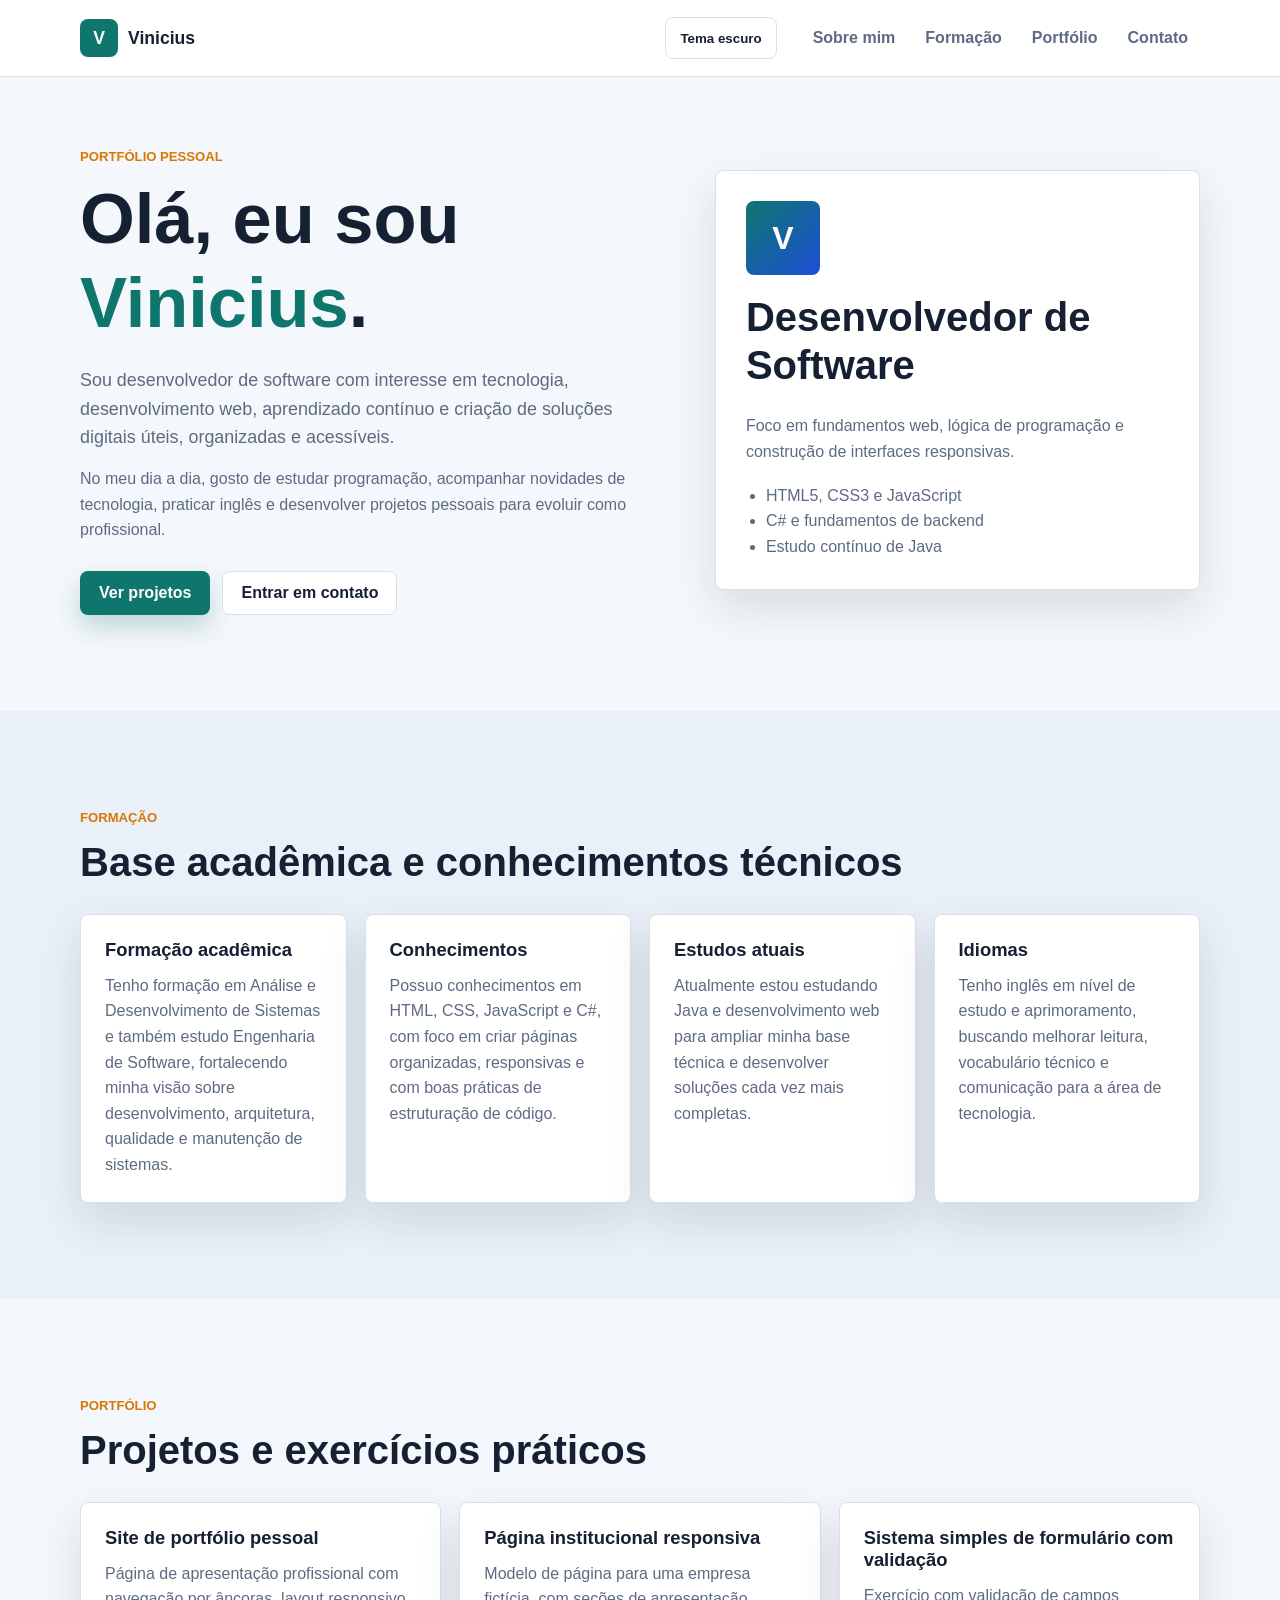
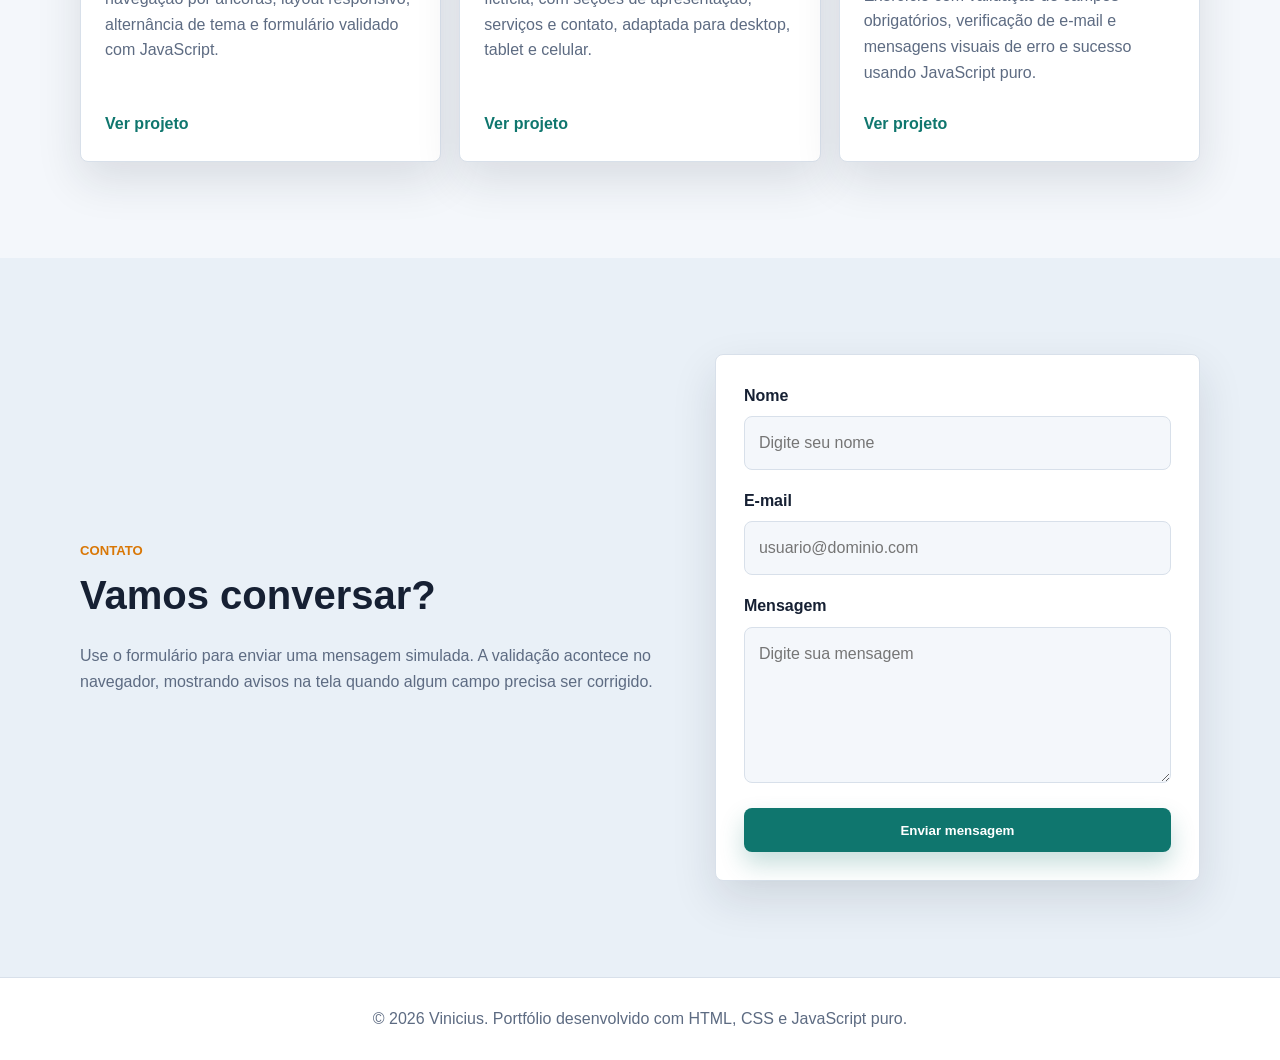
==== portfolio-vinicius/index.html @ 1a918af5 "Add personal portfolio project" ====
<!DOCTYPE html>
<html lang="pt-BR">
<head>
  <meta charset="UTF-8">
  <meta name="viewport" content="width=device-width, initial-scale=1.0">
  <meta name="description" content="Portfólio pessoal e currículo online de Vinicius, desenvolvedor de software.">
  <title>Vinicius | Desenvolvedor de Software</title>
  <link rel="stylesheet" href="css/style.css">
</head>
<body>
  <!-- Header fixo com menu de navegação por âncoras -->
  <header class="site-header">
    <nav class="navbar" aria-label="Menu principal">
      <a class="brand" href="#sobre" aria-label="Ir para a seção Sobre mim">
        <span class="brand-mark">V</span>
        <span>Vinicius</span>
      </a>

      <div class="nav-actions">
        <button class="theme-toggle" id="themeToggle" type="button" aria-label="Alternar tema claro ou escuro">
          Tema escuro
        </button>

        <!-- Botão hambúrguer usado apenas em telas menores -->
        <button class="menu-toggle" id="menuToggle" type="button" aria-label="Abrir menu" aria-expanded="false">
          <span></span>
          <span></span>
          <span></span>
        </button>
      </div>

      <ul class="nav-links" id="navLinks">
        <li><a href="#sobre">Sobre mim</a></li>
        <li><a href="#formacao">Formação</a></li>
        <li><a href="#portfolio">Portfólio</a></li>
        <li><a href="#contato">Contato</a></li>
      </ul>
    </nav>
  </header>

  <main>
    <!-- Seção inicial e apresentação pessoal -->
    <section class="hero section" id="sobre">
      <div class="section-content hero-grid">
        <div class="hero-text">
          <p class="eyebrow">Portfólio pessoal</p>
          <h1>Olá, eu sou <span>Vinicius</span>.</h1>
          <p class="hero-description">
            Sou desenvolvedor de software com interesse em tecnologia, desenvolvimento web,
            aprendizado contínuo e criação de soluções digitais úteis, organizadas e acessíveis.
          </p>
          <p>
            No meu dia a dia, gosto de estudar programação, acompanhar novidades de tecnologia,
            praticar inglês e desenvolver projetos pessoais para evoluir como profissional.
          </p>
          <div class="hero-buttons">
            <a class="button primary" href="#portfolio">Ver projetos</a>
            <a class="button secondary" href="#contato">Entrar em contato</a>
          </div>
        </div>

        <aside class="profile-card" aria-label="Resumo profissional">
          <div class="profile-avatar">V</div>
          <h2>Desenvolvedor de Software</h2>
          <p>Foco em fundamentos web, lógica de programação e construção de interfaces responsivas.</p>
          <ul>
            <li>HTML5, CSS3 e JavaScript</li>
            <li>C# e fundamentos de backend</li>
            <li>Estudo contínuo de Java</li>
          </ul>
        </aside>
      </div>
    </section>

    <!-- Seção de formação acadêmica e conhecimentos -->
    <section class="section alternate" id="formacao">
      <div class="section-content">
        <p class="eyebrow">Formação</p>
        <h2>Base acadêmica e conhecimentos técnicos</h2>
        <div class="info-grid">
          <article class="info-card">
            <h3>Formação acadêmica</h3>
            <p>
              Tenho formação em Análise e Desenvolvimento de Sistemas e também estudo
              Engenharia de Software, fortalecendo minha visão sobre desenvolvimento,
              arquitetura, qualidade e manutenção de sistemas.
            </p>
          </article>

          <article class="info-card">
            <h3>Conhecimentos</h3>
            <p>
              Possuo conhecimentos em HTML, CSS, JavaScript e C#, com foco em criar páginas
              organizadas, responsivas e com boas práticas de estruturação de código.
            </p>
          </article>

          <article class="info-card">
            <h3>Estudos atuais</h3>
            <p>
              Atualmente estou estudando Java e desenvolvimento web para ampliar minha base
              técnica e desenvolver soluções cada vez mais completas.
            </p>
          </article>

          <article class="info-card">
            <h3>Idiomas</h3>
            <p>
              Tenho inglês em nível de estudo e aprimoramento, buscando melhorar leitura,
              vocabulário técnico e comunicação para a área de tecnologia.
            </p>
          </article>
        </div>
      </div>
    </section>

    <!-- Seção com cards de projetos do portfólio -->
    <section class="section" id="portfolio">
      <div class="section-content">
        <p class="eyebrow">Portfólio</p>
        <h2>Projetos e exercícios práticos</h2>
        <div class="projects-grid">
          <article class="project-card">
            <h3>Site de portfólio pessoal</h3>
            <p>
              Página de apresentação profissional com navegação por âncoras, layout responsivo,
              alternância de tema e formulário validado com JavaScript.
            </p>
            <!-- Substituir href="#" pelo link real do GitHub ou GitHub Pages -->
            <a href="#" aria-label="Abrir projeto Site de portfólio pessoal">Ver projeto</a>
          </article>

          <article class="project-card">
            <h3>Página institucional responsiva</h3>
            <p>
              Modelo de página para uma empresa fictícia, com seções de apresentação, serviços
              e contato, adaptada para desktop, tablet e celular.
            </p>
            <!-- Substituir href="#" pelo link real do GitHub ou projeto publicado -->
            <a href="#" aria-label="Abrir projeto Página institucional responsiva">Ver projeto</a>
          </article>

          <article class="project-card">
            <h3>Sistema simples de formulário com validação</h3>
            <p>
              Exercício com validação de campos obrigatórios, verificação de e-mail e mensagens
              visuais de erro e sucesso usando JavaScript puro.
            </p>
            <!-- Substituir href="#" pelo link real do repositório ou demonstração -->
            <a href="#" aria-label="Abrir projeto Sistema simples de formulário com validação">Ver projeto</a>
          </article>
        </div>
      </div>
    </section>

    <!-- Seção de contato com validação feita em JavaScript puro -->
    <section class="section alternate" id="contato">
      <div class="section-content contact-grid">
        <div>
          <p class="eyebrow">Contato</p>
          <h2>Vamos conversar?</h2>
          <p>
            Use o formulário para enviar uma mensagem simulada. A validação acontece no navegador,
            mostrando avisos na tela quando algum campo precisa ser corrigido.
          </p>
        </div>

        <form class="contact-form" id="contactForm" novalidate>
          <div class="form-group">
            <label for="name">Nome</label>
            <input type="text" id="name" name="name" placeholder="Digite seu nome" required>
          </div>

          <div class="form-group">
            <label for="email">E-mail</label>
            <input type="email" id="email" name="email" placeholder="usuario@dominio.com" required>
          </div>

          <div class="form-group">
            <label for="message">Mensagem</label>
            <textarea id="message" name="message" rows="5" placeholder="Digite sua mensagem" required></textarea>
          </div>

          <p class="form-feedback" id="formFeedback" role="status" aria-live="polite"></p>

          <button class="button primary form-button" type="submit">Enviar mensagem</button>
        </form>
      </div>
    </section>
  </main>

  <footer class="site-footer">
    <p>&copy; 2026 Vinicius. Portfólio desenvolvido com HTML, CSS e JavaScript puro.</p>
  </footer>

  <script src="js/script.js"></script>
</body>
</html>
---- portfolio-vinicius/css/style.css ----
/* Variáveis de tema para facilitar a alternância claro/escuro */
:root {
  --bg: #f4f7fb;
  --surface: #ffffff;
  --surface-alt: #e9f0f7;
  --text: #162033;
  --muted: #5d6b82;
  --primary: #0f766e;
  --primary-dark: #0b5d57;
  --accent: #d97706;
  --border: #d8e0ea;
  --shadow: 0 18px 45px rgba(22, 32, 51, 0.12);
  --header-height: 76px;
}

body.dark-theme {
  --bg: #101624;
  --surface: #172033;
  --surface-alt: #111a2b;
  --text: #edf4ff;
  --muted: #b3c0d4;
  --primary: #2dd4bf;
  --primary-dark: #14b8a6;
  --accent: #fbbf24;
  --border: #2b3850;
  --shadow: 0 18px 45px rgba(0, 0, 0, 0.32);
}

* {
  box-sizing: border-box;
  margin: 0;
  padding: 0;
}

html {
  scroll-behavior: smooth;
  scroll-padding-top: var(--header-height);
}

body {
  min-height: 100vh;
  background: var(--bg);
  color: var(--text);
  font-family: Arial, Helvetica, sans-serif;
  line-height: 1.6;
  transition: background 0.3s ease, color 0.3s ease;
}

a {
  color: inherit;
  text-decoration: none;
}

/* Header fixo com navegação principal */
.site-header {
  position: fixed;
  top: 0;
  left: 0;
  z-index: 20;
  width: 100%;
  min-height: var(--header-height);
  background: rgba(255, 255, 255, 0.92);
  border-bottom: 1px solid var(--border);
  backdrop-filter: blur(14px);
}

body.dark-theme .site-header {
  background: rgba(16, 22, 36, 0.92);
}

.navbar {
  display: flex;
  align-items: center;
  justify-content: space-between;
  width: min(1120px, calc(100% - 32px));
  min-height: var(--header-height);
  margin: 0 auto;
  gap: 24px;
}

.brand {
  display: inline-flex;
  align-items: center;
  gap: 10px;
  font-size: 1.1rem;
  font-weight: 700;
}

.brand-mark {
  display: inline-grid;
  width: 38px;
  height: 38px;
  place-items: center;
  color: #ffffff;
  background: var(--primary);
  border-radius: 8px;
}

.nav-links {
  display: flex;
  align-items: center;
  gap: 6px;
  list-style: none;
}

.nav-links a {
  display: inline-block;
  padding: 10px 12px;
  color: var(--muted);
  font-weight: 700;
  border-radius: 8px;
  transition: background 0.2s ease, color 0.2s ease;
}

.nav-links a:hover,
.nav-links a:focus {
  color: var(--text);
  background: var(--surface-alt);
}

.nav-actions {
  display: flex;
  align-items: center;
  gap: 10px;
  margin-left: auto;
}

.theme-toggle,
.menu-toggle {
  border: 1px solid var(--border);
  background: var(--surface);
  color: var(--text);
  cursor: pointer;
  transition: transform 0.2s ease, border-color 0.2s ease, background 0.2s ease;
}

.theme-toggle {
  min-height: 42px;
  padding: 0 14px;
  border-radius: 8px;
  font-weight: 700;
}

.menu-toggle {
  display: none;
  width: 42px;
  height: 42px;
  border-radius: 8px;
}

.menu-toggle span {
  display: block;
  width: 20px;
  height: 2px;
  margin: 5px auto;
  background: var(--text);
}

.theme-toggle:hover,
.menu-toggle:hover {
  transform: translateY(-1px);
  border-color: var(--primary);
}

.section {
  padding: 96px 0;
}

.hero {
  padding-top: calc(var(--header-height) + 70px);
}

.alternate {
  background: var(--surface-alt);
}

.section-content {
  width: min(1120px, calc(100% - 32px));
  margin: 0 auto;
}

.hero-grid,
.contact-grid {
  display: grid;
  grid-template-columns: minmax(0, 1.1fr) minmax(280px, 0.9fr);
  gap: 42px;
  align-items: center;
}

.eyebrow {
  margin-bottom: 10px;
  color: var(--accent);
  font-size: 0.82rem;
  font-weight: 800;
  text-transform: uppercase;
}

h1,
h2,
h3 {
  line-height: 1.2;
}

h1 {
  max-width: 760px;
  font-size: clamp(2.4rem, 6vw, 4.4rem);
  margin-bottom: 20px;
}

h1 span {
  color: var(--primary);
}

h2 {
  margin-bottom: 24px;
  font-size: clamp(1.8rem, 4vw, 2.5rem);
}

h3 {
  margin-bottom: 12px;
  font-size: 1.15rem;
}

p {
  color: var(--muted);
}

.hero-description {
  max-width: 680px;
  margin-bottom: 14px;
  font-size: 1.12rem;
}

.hero-buttons {
  display: flex;
  flex-wrap: wrap;
  gap: 12px;
  margin-top: 28px;
}

.button {
  display: inline-flex;
  min-height: 44px;
  align-items: center;
  justify-content: center;
  padding: 0 18px;
  border: 1px solid transparent;
  border-radius: 8px;
  font-weight: 800;
  cursor: pointer;
  transition: transform 0.2s ease, box-shadow 0.2s ease, background 0.2s ease;
}

.button:hover {
  transform: translateY(-2px);
}

.primary {
  color: #ffffff;
  background: var(--primary);
  box-shadow: 0 12px 24px rgba(15, 118, 110, 0.24);
}

.primary:hover {
  background: var(--primary-dark);
}

.secondary {
  color: var(--text);
  background: var(--surface);
  border-color: var(--border);
}

.profile-card,
.info-card,
.project-card,
.contact-form {
  background: var(--surface);
  border: 1px solid var(--border);
  border-radius: 8px;
  box-shadow: var(--shadow);
}

.profile-card {
  padding: 30px;
}

.profile-avatar {
  display: grid;
  width: 74px;
  height: 74px;
  margin-bottom: 18px;
  place-items: center;
  color: #ffffff;
  background: linear-gradient(135deg, var(--primary), #1d4ed8);
  border-radius: 8px;
  font-size: 2rem;
  font-weight: 800;
}

.profile-card ul {
  margin-top: 18px;
  padding-left: 20px;
  color: var(--muted);
}

.info-grid,
.projects-grid {
  display: grid;
  grid-template-columns: repeat(4, minmax(0, 1fr));
  gap: 18px;
  margin-top: 28px;
}

.projects-grid {
  grid-template-columns: repeat(3, minmax(0, 1fr));
}

.info-card,
.project-card {
  padding: 24px;
}

.project-card {
  display: flex;
  min-height: 260px;
  flex-direction: column;
}

.project-card a {
  display: inline-flex;
  width: fit-content;
  margin-top: auto;
  color: var(--primary);
  font-weight: 800;
}

.project-card a:hover {
  text-decoration: underline;
}

.contact-form {
  padding: 28px;
}

.form-group {
  margin-bottom: 18px;
}

label {
  display: block;
  margin-bottom: 8px;
  color: var(--text);
  font-weight: 800;
}

input,
textarea {
  width: 100%;
  padding: 13px 14px;
  color: var(--text);
  background: var(--bg);
  border: 1px solid var(--border);
  border-radius: 8px;
  font: inherit;
  outline: none;
  transition: border-color 0.2s ease, box-shadow 0.2s ease;
}

textarea {
  resize: vertical;
}

input:focus,
textarea:focus {
  border-color: var(--primary);
  box-shadow: 0 0 0 4px rgba(15, 118, 110, 0.16);
}

.form-feedback {
  display: none;
  margin-bottom: 16px;
  padding: 12px;
  border-radius: 8px;
  font-weight: 700;
}

.form-feedback.error {
  display: block;
  color: #991b1b;
  background: #fee2e2;
  border: 1px solid #fecaca;
}

.form-feedback.success {
  display: block;
  color: #14532d;
  background: #dcfce7;
  border: 1px solid #bbf7d0;
}

.form-button {
  width: 100%;
}

.site-footer {
  padding: 28px 16px;
  text-align: center;
  background: var(--surface);
  border-top: 1px solid var(--border);
}

/* Responsividade para tablets */
@media (max-width: 900px) {
  .hero-grid,
  .contact-grid {
    grid-template-columns: 1fr;
  }

  .info-grid,
  .projects-grid {
    grid-template-columns: repeat(2, minmax(0, 1fr));
  }
}

/* Responsividade e menu hambúrguer para celulares */
@media (max-width: 720px) {
  :root {
    --header-height: 68px;
  }

  .navbar {
    position: relative;
    width: min(100% - 24px, 1120px);
    gap: 12px;
  }

  .theme-toggle {
    min-height: 38px;
    padding: 0 10px;
    font-size: 0.86rem;
  }

  .menu-toggle {
    display: inline-block;
  }

  .nav-links {
    position: absolute;
    top: calc(100% + 1px);
    left: 0;
    display: none;
    width: 100%;
    padding: 12px;
    flex-direction: column;
    align-items: stretch;
    background: var(--surface);
    border: 1px solid var(--border);
    border-radius: 0 0 8px 8px;
    box-shadow: var(--shadow);
  }

  .nav-links.open {
    display: flex;
  }

  .nav-links a {
    width: 100%;
  }

  .section {
    padding: 72px 0;
  }

  .hero {
    padding-top: calc(var(--header-height) + 48px);
  }

  .info-grid,
  .projects-grid {
    grid-template-columns: 1fr;
  }

  .profile-card,
  .contact-form {
    padding: 22px;
  }
}

@media (max-width: 420px) {
  .brand span:last-child {
    display: none;
  }

  .hero-buttons {
    flex-direction: column;
  }

  .button {
    width: 100%;
  }
}
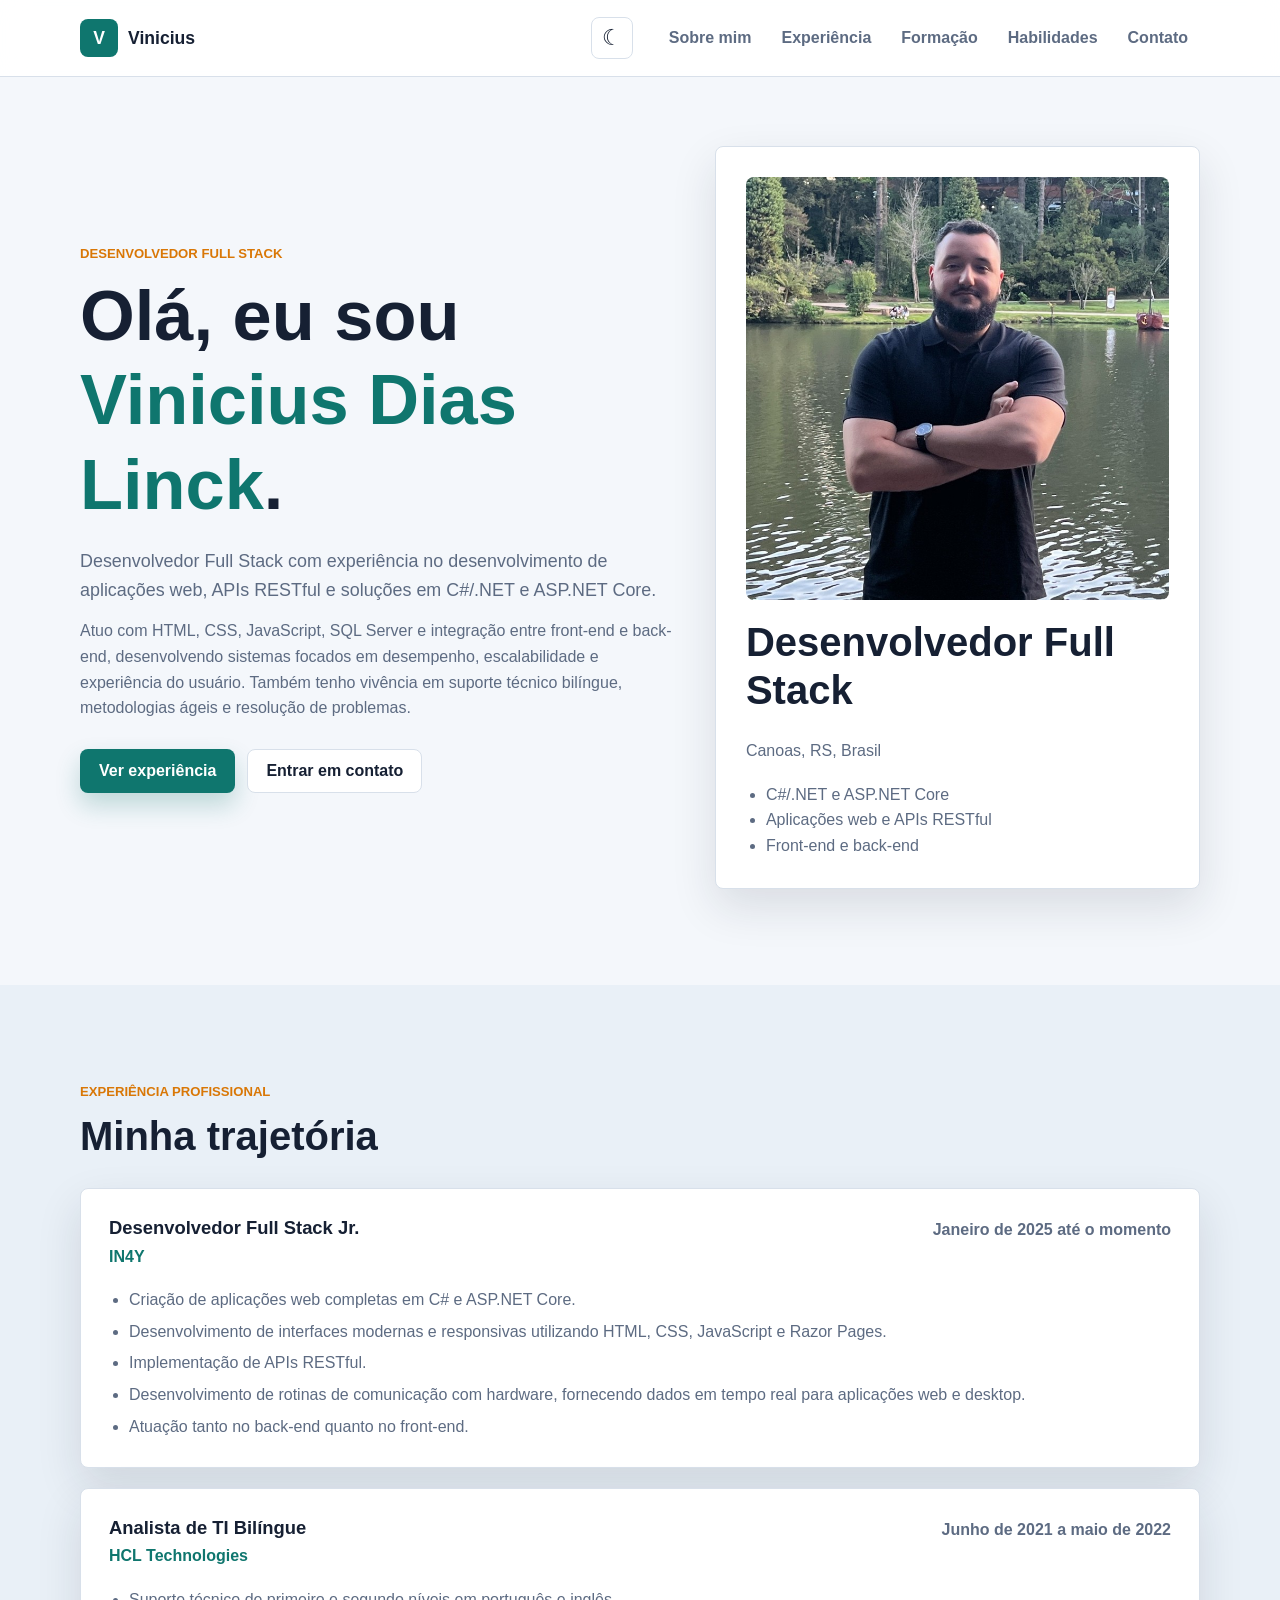
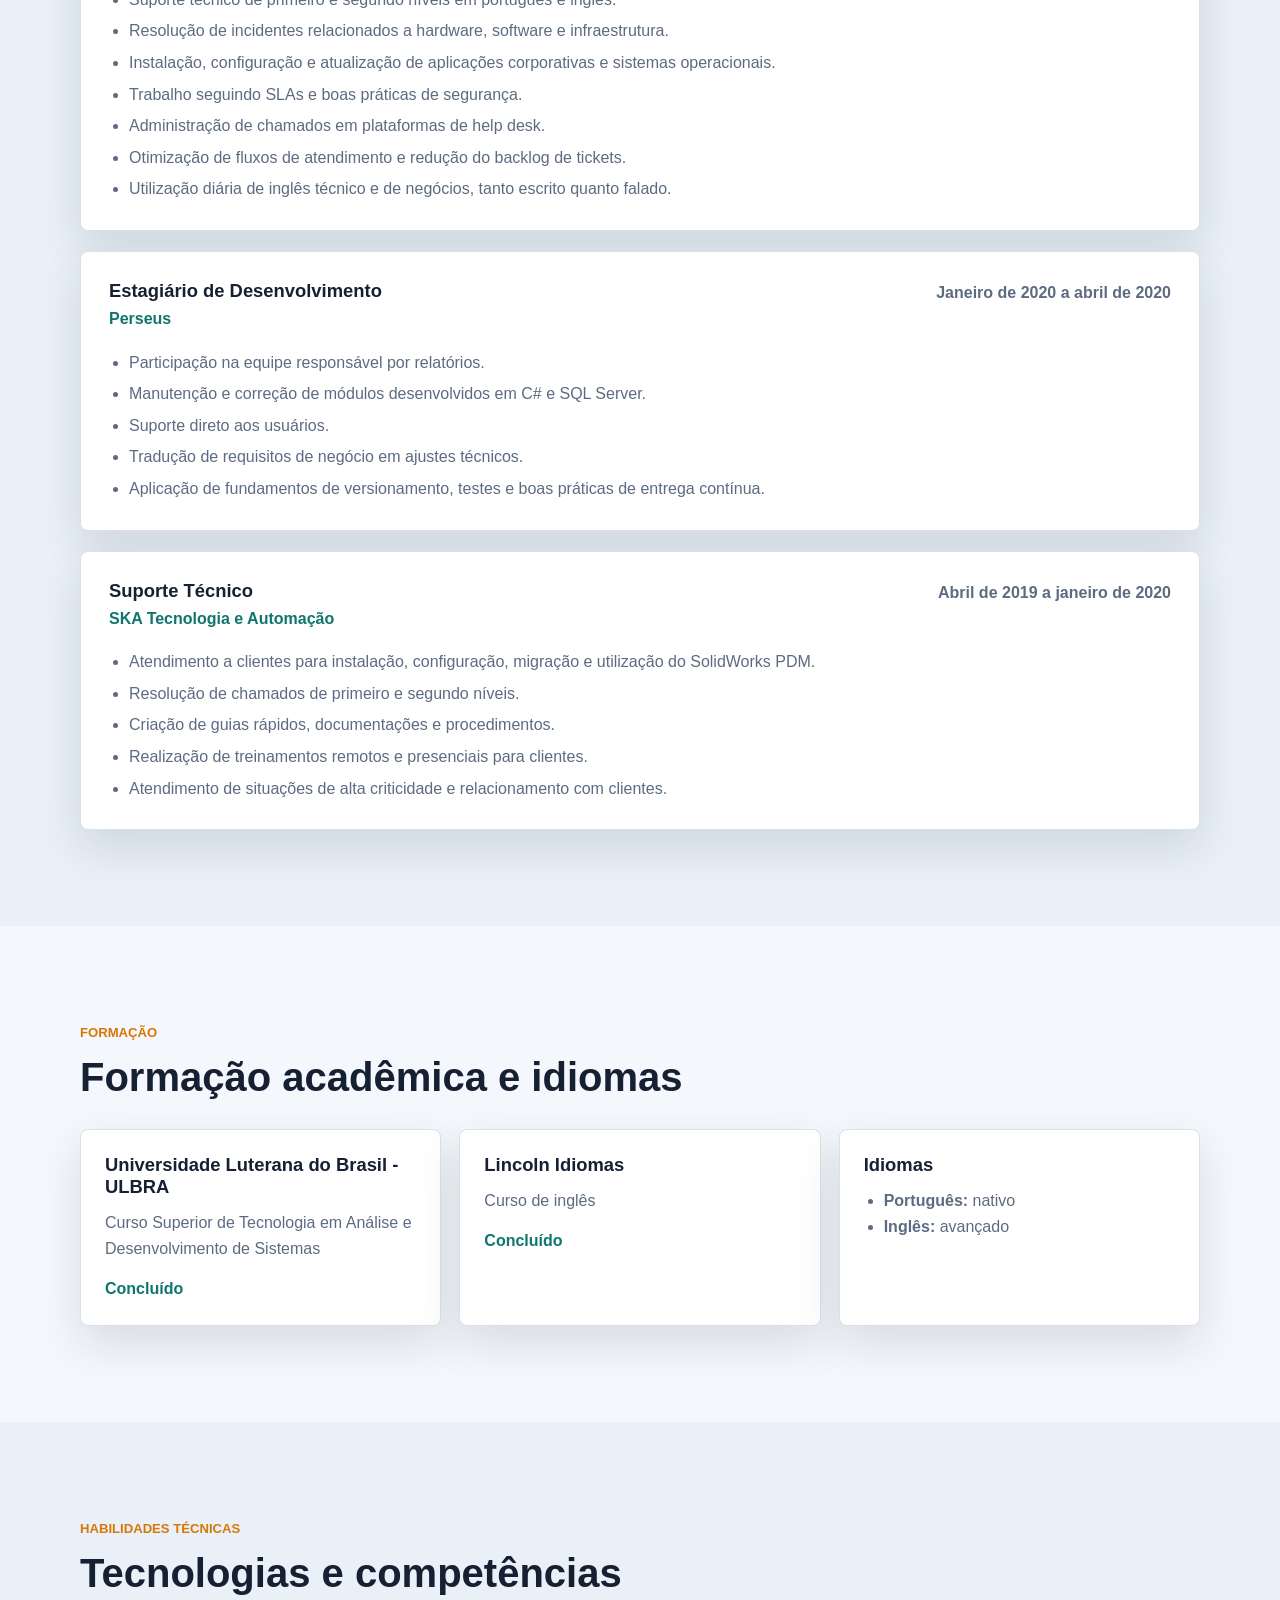
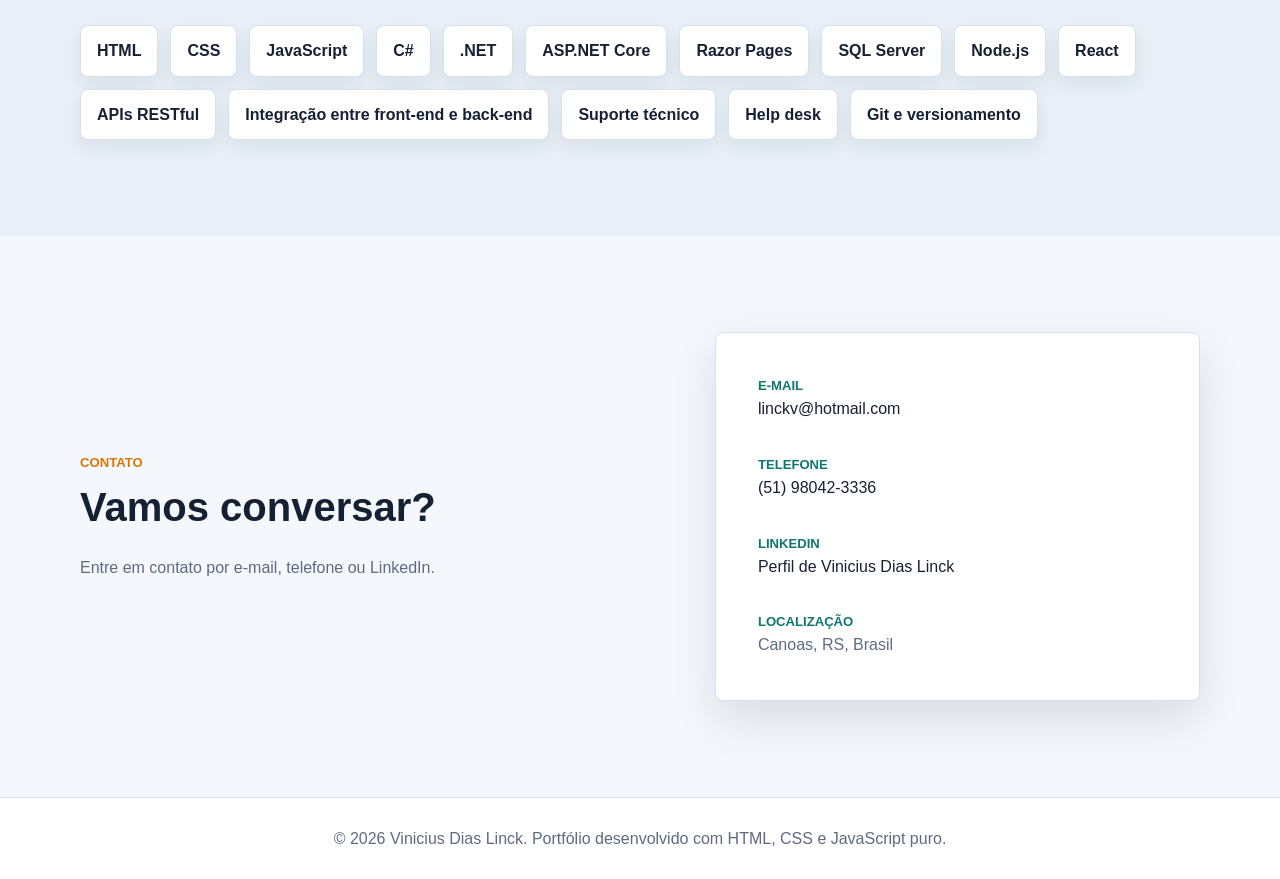
==== commit 27bbf089: "adicionadno informações minhas agora e ajustes no botao" ====
--- a/portfolio-vinicius/index.html
+++ b/portfolio-vinicius/index.html
@@ -3,26 +3,24 @@
 <head>
   <meta charset="UTF-8">
   <meta name="viewport" content="width=device-width, initial-scale=1.0">
-  <meta name="description" content="Portfólio pessoal e currículo online de Vinicius, desenvolvedor de software.">
-  <title>Vinicius | Desenvolvedor de Software</title>
+  <meta name="description" content="Portfólio profissional de Vinicius Dias Linck, Desenvolvedor Full Stack com experiência em C#/.NET, ASP.NET Core e desenvolvimento web.">
+  <title>Vinicius Dias Linck | Desenvolvedor Full Stack</title>
   <link rel="stylesheet" href="css/style.css">
 </head>
 <body>
-  <!-- Header fixo com menu de navegação por âncoras -->
+  <!-- Cabeçalho da página -->
   <header class="site-header">
     <nav class="navbar" aria-label="Menu principal">
       <a class="brand" href="#sobre" aria-label="Ir para a seção Sobre mim">
-        <span class="brand-mark">V</span>
+        <span class="brand-mark" aria-hidden="true">V</span>
         <span>Vinicius</span>
       </a>
 
       <div class="nav-actions">
-        <button class="theme-toggle" id="themeToggle" type="button" aria-label="Alternar tema claro ou escuro">
-          Tema escuro
+        <button class="theme-toggle" id="themeToggle" type="button" aria-label="Ativar tema escuro" title="Ativar tema escuro">
+          <span class="theme-icon" id="themeIcon" aria-hidden="true">&#9789;</span>
         </button>
-
-        <!-- Botão hambúrguer usado apenas em telas menores -->
-        <button class="menu-toggle" id="menuToggle" type="button" aria-label="Abrir menu" aria-expanded="false">
+        <button class="menu-toggle" id="menuToggle" type="button" aria-label="Abrir menu" aria-expanded="false" aria-controls="navLinks">
           <span></span>
           <span></span>
           <span></span>
@@ -31,166 +29,216 @@
 
       <ul class="nav-links" id="navLinks">
         <li><a href="#sobre">Sobre mim</a></li>
+        <li><a href="#experiencia">Experiência</a></li>
         <li><a href="#formacao">Formação</a></li>
-        <li><a href="#portfolio">Portfólio</a></li>
+        <li><a href="#habilidades">Habilidades</a></li>
         <li><a href="#contato">Contato</a></li>
       </ul>
     </nav>
   </header>
 
   <main>
-    <!-- Seção inicial e apresentação pessoal -->
+    <!-- resumo profissional -->
     <section class="hero section" id="sobre">
       <div class="section-content hero-grid">
         <div class="hero-text">
-          <p class="eyebrow">Portfólio pessoal</p>
-          <h1>Olá, eu sou <span>Vinicius</span>.</h1>
+          <p class="eyebrow">Desenvolvedor Full Stack</p>
+          <h1>Olá, eu sou <span>Vinicius Dias Linck</span>.</h1>
           <p class="hero-description">
-            Sou desenvolvedor de software com interesse em tecnologia, desenvolvimento web,
-            aprendizado contínuo e criação de soluções digitais úteis, organizadas e acessíveis.
+            Desenvolvedor Full Stack com experiência no desenvolvimento de aplicações web, APIs RESTful
+            e soluções em C#/.NET e ASP.NET Core.
           </p>
           <p>
-            No meu dia a dia, gosto de estudar programação, acompanhar novidades de tecnologia,
-            praticar inglês e desenvolver projetos pessoais para evoluir como profissional.
+            Atuo com HTML, CSS, JavaScript, SQL Server e integração entre front-end e back-end,
+            desenvolvendo sistemas focados em desempenho, escalabilidade e experiência do usuário.
+            Também tenho vivência em suporte técnico bilíngue, metodologias ágeis e resolução de problemas.
           </p>
           <div class="hero-buttons">
-            <a class="button primary" href="#portfolio">Ver projetos</a>
+            <a class="button primary" href="#experiencia">Ver experiência</a>
             <a class="button secondary" href="#contato">Entrar em contato</a>
           </div>
         </div>
 
         <aside class="profile-card" aria-label="Resumo profissional">
-          <div class="profile-avatar">V</div>
-          <h2>Desenvolvedor de Software</h2>
-          <p>Foco em fundamentos web, lógica de programação e construção de interfaces responsivas.</p>
+          <img
+            class="profile-photo"
+            src="images/eu trabalho.jpg"
+            alt="Foto de Vinicius Dias Linck"
+            width="800"
+            height="800"
+          >
+          <h2>Desenvolvedor Full Stack</h2>
+          <p>Canoas, RS, Brasil</p>
           <ul>
-            <li>HTML5, CSS3 e JavaScript</li>
-            <li>C# e fundamentos de backend</li>
-            <li>Estudo contínuo de Java</li>
+            <li>C#/.NET e ASP.NET Core</li>
+            <li>Aplicações web e APIs RESTful</li>
+            <li>Front-end e back-end</li>
           </ul>
         </aside>
       </div>
     </section>
 
-    <!-- Seção de formação acadêmica e conhecimentos -->
-    <section class="section alternate" id="formacao">
+    <!-- Histórico de experiências profissionais -->
+    <section class="section alternate" id="experiencia">
+      <div class="section-content">
+        <p class="eyebrow">Experiência profissional</p>
+        <h2>Minha trajetória</h2>
+        <div class="experience-list">
+          <article class="experience-card">
+            <div class="experience-heading">
+              <div>
+                <h3>Desenvolvedor Full Stack Jr.</h3>
+                <p class="company">IN4Y</p>
+              </div>
+              <p class="period"><time datetime="2025-01">Janeiro de 2025</time> até o momento</p>
+            </div>
+            <ul>
+              <li>Criação de aplicações web completas em C# e ASP.NET Core.</li>
+              <li>Desenvolvimento de interfaces modernas e responsivas utilizando HTML, CSS, JavaScript e Razor Pages.</li>
+              <li>Implementação de APIs RESTful.</li>
+              <li>Desenvolvimento de rotinas de comunicação com hardware, fornecendo dados em tempo real para aplicações web e desktop.</li>
+              <li>Atuação tanto no back-end quanto no front-end.</li>
+            </ul>
+          </article>
+
+          <article class="experience-card">
+            <div class="experience-heading">
+              <div>
+                <h3>Analista de TI Bilíngue</h3>
+                <p class="company">HCL Technologies</p>
+              </div>
+              <p class="period"><time datetime="2021-06">Junho de 2021</time> a <time datetime="2022-05">maio de 2022</time></p>
+            </div>
+            <ul>
+              <li>Suporte técnico de primeiro e segundo níveis em português e inglês.</li>
+              <li>Resolução de incidentes relacionados a hardware, software e infraestrutura.</li>
+              <li>Instalação, configuração e atualização de aplicações corporativas e sistemas operacionais.</li>
+              <li>Trabalho seguindo SLAs e boas práticas de segurança.</li>
+              <li>Administração de chamados em plataformas de help desk.</li>
+              <li>Otimização de fluxos de atendimento e redução do backlog de tickets.</li>
+              <li>Utilização diária de inglês técnico e de negócios, tanto escrito quanto falado.</li>
+            </ul>
+          </article>
+
+          <article class="experience-card">
+            <div class="experience-heading">
+              <div>
+                <h3>Estagiário de Desenvolvimento</h3>
+                <p class="company">Perseus</p>
+              </div>
+              <p class="period"><time datetime="2020-01">Janeiro de 2020</time> a <time datetime="2020-04">abril de 2020</time></p>
+            </div>
+            <ul>
+              <li>Participação na equipe responsável por relatórios.</li>
+              <li>Manutenção e correção de módulos desenvolvidos em C# e SQL Server.</li>
+              <li>Suporte direto aos usuários.</li>
+              <li>Tradução de requisitos de negócio em ajustes técnicos.</li>
+              <li>Aplicação de fundamentos de versionamento, testes e boas práticas de entrega contínua.</li>
+            </ul>
+          </article>
+
+          <article class="experience-card">
+            <div class="experience-heading">
+              <div>
+                <h3>Suporte Técnico</h3>
+                <p class="company">SKA Tecnologia e Automação</p>
+              </div>
+              <p class="period"><time datetime="2019-04">Abril de 2019</time> a <time datetime="2020-01">janeiro de 2020</time></p>
+            </div>
+            <ul>
+              <li>Atendimento a clientes para instalação, configuração, migração e utilização do SolidWorks PDM.</li>
+              <li>Resolução de chamados de primeiro e segundo níveis.</li>
+              <li>Criação de guias rápidos, documentações e procedimentos.</li>
+              <li>Realização de treinamentos remotos e presenciais para clientes.</li>
+              <li>Atendimento de situações de alta criticidade e relacionamento com clientes.</li>
+            </ul>
+          </article>
+        </div>
+      </div>
+    </section>
+
+    <!-- Formação acadêmica e idiomas -->
+    <section class="section" id="formacao">
       <div class="section-content">
         <p class="eyebrow">Formação</p>
-        <h2>Base acadêmica e conhecimentos técnicos</h2>
-        <div class="info-grid">
+        <h2>Formação acadêmica e idiomas</h2>
+        <div class="info-grid education-grid">
           <article class="info-card">
-            <h3>Formação acadêmica</h3>
-            <p>
-              Tenho formação em Análise e Desenvolvimento de Sistemas e também estudo
-              Engenharia de Software, fortalecendo minha visão sobre desenvolvimento,
-              arquitetura, qualidade e manutenção de sistemas.
-            </p>
-          </article>
-
+            <h3>Universidade Luterana do Brasil - ULBRA</h3>
+            <p>Curso Superior de Tecnologia em Análise e Desenvolvimento de Sistemas</p>
+            <p class="status">Concluído</p>
+          </article>
           <article class="info-card">
-            <h3>Conhecimentos</h3>
-            <p>
-              Possuo conhecimentos em HTML, CSS, JavaScript e C#, com foco em criar páginas
-              organizadas, responsivas e com boas práticas de estruturação de código.
-            </p>
-          </article>
-
-          <article class="info-card">
-            <h3>Estudos atuais</h3>
-            <p>
-              Atualmente estou estudando Java e desenvolvimento web para ampliar minha base
-              técnica e desenvolver soluções cada vez mais completas.
-            </p>
-          </article>
-
+            <h3>Lincoln Idiomas</h3>
+            <p>Curso de inglês</p>
+            <p class="status">Concluído</p>
+          </article>
           <article class="info-card">
             <h3>Idiomas</h3>
-            <p>
-              Tenho inglês em nível de estudo e aprimoramento, buscando melhorar leitura,
-              vocabulário técnico e comunicação para a área de tecnologia.
-            </p>
-          </article>
-        </div>
-      </div>
-    </section>
-
-    <!-- Seção com cards de projetos do portfólio -->
-    <section class="section" id="portfolio">
+            <ul class="language-list">
+              <li><strong>Português:</strong> nativo</li>
+              <li><strong>Inglês:</strong> avançado</li>
+            </ul>
+          </article>
+        </div>
+      </div>
+    </section>
+
+    <!-- Tecnologias e competências organizadas em etiquetas -->
+    <section class="section alternate" id="habilidades">
       <div class="section-content">
-        <p class="eyebrow">Portfólio</p>
-        <h2>Projetos e exercícios práticos</h2>
-        <div class="projects-grid">
-          <article class="project-card">
-            <h3>Site de portfólio pessoal</h3>
-            <p>
-              Página de apresentação profissional com navegação por âncoras, layout responsivo,
-              alternância de tema e formulário validado com JavaScript.
-            </p>
-            <!-- Substituir href="#" pelo link real do GitHub ou GitHub Pages -->
-            <a href="#" aria-label="Abrir projeto Site de portfólio pessoal">Ver projeto</a>
-          </article>
-
-          <article class="project-card">
-            <h3>Página institucional responsiva</h3>
-            <p>
-              Modelo de página para uma empresa fictícia, com seções de apresentação, serviços
-              e contato, adaptada para desktop, tablet e celular.
-            </p>
-            <!-- Substituir href="#" pelo link real do GitHub ou projeto publicado -->
-            <a href="#" aria-label="Abrir projeto Página institucional responsiva">Ver projeto</a>
-          </article>
-
-          <article class="project-card">
-            <h3>Sistema simples de formulário com validação</h3>
-            <p>
-              Exercício com validação de campos obrigatórios, verificação de e-mail e mensagens
-              visuais de erro e sucesso usando JavaScript puro.
-            </p>
-            <!-- Substituir href="#" pelo link real do repositório ou demonstração -->
-            <a href="#" aria-label="Abrir projeto Sistema simples de formulário com validação">Ver projeto</a>
-          </article>
-        </div>
-      </div>
-    </section>
-
-    <!-- Seção de contato com validação feita em JavaScript puro -->
-    <section class="section alternate" id="contato">
+        <p class="eyebrow">Habilidades técnicas</p>
+        <h2>Tecnologias e competências</h2>
+        <ul class="skills-list" aria-label="Lista de habilidades técnicas">
+          <li>HTML</li>
+          <li>CSS</li>
+          <li>JavaScript</li>
+          <li>C#</li>
+          <li>.NET</li>
+          <li>ASP.NET Core</li>
+          <li>Razor Pages</li>
+          <li>SQL Server</li>
+          <li>Node.js</li>
+          <li>React</li>
+          <li>APIs RESTful</li>
+          <li>Integração entre front-end e back-end</li>
+          <li>Suporte técnico</li>
+          <li>Help desk</li>
+          <li>Git e versionamento</li>
+        </ul>
+      </div>
+    </section>
+
+    <!-- Links diretos para os canais de contato -->
+    <section class="section" id="contato">
       <div class="section-content contact-grid">
         <div>
           <p class="eyebrow">Contato</p>
           <h2>Vamos conversar?</h2>
-          <p>
-            Use o formulário para enviar uma mensagem simulada. A validação acontece no navegador,
-            mostrando avisos na tela quando algum campo precisa ser corrigido.
-          </p>
-        </div>
-
-        <form class="contact-form" id="contactForm" novalidate>
-          <div class="form-group">
-            <label for="name">Nome</label>
-            <input type="text" id="name" name="name" placeholder="Digite seu nome" required>
-          </div>
-
-          <div class="form-group">
-            <label for="email">E-mail</label>
-            <input type="email" id="email" name="email" placeholder="usuario@dominio.com" required>
-          </div>
-
-          <div class="form-group">
-            <label for="message">Mensagem</label>
-            <textarea id="message" name="message" rows="5" placeholder="Digite sua mensagem" required></textarea>
-          </div>
-
-          <p class="form-feedback" id="formFeedback" role="status" aria-live="polite"></p>
-
-          <button class="button primary form-button" type="submit">Enviar mensagem</button>
-        </form>
+          <p>Entre em contato por e-mail, telefone ou LinkedIn.</p>
+        </div>
+        <address class="contact-card">
+          <a href="mailto:linckv@hotmail.com">
+            <span>E-mail</span>
+            linckv@hotmail.com
+          </a>
+          <a href="tel:+5551980423336">
+            <span>Telefone</span>
+            (51) 98042-3336
+          </a>
+          <a href="https://www.linkedin.com/in/vinicius-dias-linck-a52349160" target="_blank" rel="noopener noreferrer">
+            <span>LinkedIn</span>
+            Perfil de Vinicius Dias Linck
+          </a>
+          <p><span>Localização</span>Canoas, RS, Brasil</p>
+        </address>
       </div>
     </section>
   </main>
 
+  <!-- Rodapé -->
   <footer class="site-footer">
-    <p>&copy; 2026 Vinicius. Portfólio desenvolvido com HTML, CSS e JavaScript puro.</p>
+    <p>&copy; 2026 Vinicius Dias Linck. Portfólio desenvolvido com HTML, CSS e JavaScript puro.</p>
   </footer>
 
   <script src="js/script.js"></script>
--- a/portfolio-vinicius/css/style.css
+++ b/portfolio-vinicius/css/style.css
@@ -135,10 +135,14 @@
 }
 
 .theme-toggle {
-  min-height: 42px;
-  padding: 0 14px;
-  border-radius: 8px;
-  font-weight: 700;
+  width: 42px;
+  height: 42px;
+  border-radius: 8px;
+}
+
+.theme-icon {
+  font-size: 1.35rem;
+  line-height: 1;
 }
 
 .menu-toggle {
@@ -273,8 +277,8 @@
 
 .profile-card,
 .info-card,
-.project-card,
-.contact-form {
+.experience-card,
+.contact-card {
   background: var(--surface);
   border: 1px solid var(--border);
   border-radius: 8px;
@@ -285,17 +289,15 @@
   padding: 30px;
 }
 
-.profile-avatar {
-  display: grid;
-  width: 74px;
-  height: 74px;
+.profile-photo {
+  display: block;
+  width: 100%;
+  height: auto;
+  aspect-ratio: 1;
   margin-bottom: 18px;
-  place-items: center;
-  color: #ffffff;
-  background: linear-gradient(135deg, var(--primary), #1d4ed8);
-  border-radius: 8px;
-  font-size: 2rem;
-  font-weight: 800;
+  object-fit: cover;
+  object-position: center;
+  border-radius: 8px;
 }
 
 .profile-card ul {
@@ -304,103 +306,117 @@
   color: var(--muted);
 }
 
-.info-grid,
-.projects-grid {
+.info-grid {
   display: grid;
   grid-template-columns: repeat(4, minmax(0, 1fr));
   gap: 18px;
   margin-top: 28px;
 }
 
-.projects-grid {
+.info-card {
+  padding: 24px;
+}
+
+.education-grid {
   grid-template-columns: repeat(3, minmax(0, 1fr));
 }
 
-.info-card,
-.project-card {
-  padding: 24px;
-}
-
-.project-card {
-  display: flex;
-  min-height: 260px;
-  flex-direction: column;
-}
-
-.project-card a {
-  display: inline-flex;
-  width: fit-content;
-  margin-top: auto;
+.status,
+.company {
   color: var(--primary);
   font-weight: 800;
 }
 
-.project-card a:hover {
-  text-decoration: underline;
-}
-
-.contact-form {
+.status {
+  margin-top: 14px;
+}
+
+.language-list {
+  padding-left: 20px;
+  color: var(--muted);
+}
+
+.experience-list {
+  display: grid;
+  gap: 20px;
+  margin-top: 28px;
+}
+
+.experience-card {
   padding: 28px;
 }
 
-.form-group {
+.experience-heading {
+  display: flex;
+  align-items: flex-start;
+  justify-content: space-between;
+  gap: 24px;
   margin-bottom: 18px;
 }
 
-label {
-  display: block;
-  margin-bottom: 8px;
+.experience-heading h3 {
+  margin-bottom: 4px;
+}
+
+.period {
+  flex-shrink: 0;
+  font-weight: 700;
+  text-align: right;
+}
+
+.experience-card ul {
+  padding-left: 20px;
+  color: var(--muted);
+}
+
+.experience-card li + li {
+  margin-top: 6px;
+}
+
+.skills-list {
+  display: flex;
+  flex-wrap: wrap;
+  gap: 12px;
+  margin-top: 28px;
+  list-style: none;
+}
+
+.skills-list li {
+  padding: 12px 16px;
   color: var(--text);
+  background: var(--surface);
+  border: 1px solid var(--border);
+  border-radius: 8px;
+  box-shadow: 0 8px 20px rgba(22, 32, 51, 0.08);
+  font-weight: 700;
+}
+
+.contact-card {
+  display: grid;
+  padding: 28px;
+  gap: 4px;
+  font-style: normal;
+}
+
+.contact-card a,
+.contact-card p {
+  display: flex;
+  padding: 14px;
+  flex-direction: column;
+  border-radius: 8px;
+  overflow-wrap: anywhere;
+}
+
+.contact-card a:hover,
+.contact-card a:focus {
+  background: var(--surface-alt);
+}
+
+.contact-card span {
+  color: var(--primary);
+  font-size: 0.82rem;
   font-weight: 800;
-}
-
-input,
-textarea {
-  width: 100%;
-  padding: 13px 14px;
-  color: var(--text);
-  background: var(--bg);
-  border: 1px solid var(--border);
-  border-radius: 8px;
-  font: inherit;
-  outline: none;
-  transition: border-color 0.2s ease, box-shadow 0.2s ease;
-}
-
-textarea {
-  resize: vertical;
-}
-
-input:focus,
-textarea:focus {
-  border-color: var(--primary);
-  box-shadow: 0 0 0 4px rgba(15, 118, 110, 0.16);
-}
-
-.form-feedback {
-  display: none;
-  margin-bottom: 16px;
-  padding: 12px;
-  border-radius: 8px;
-  font-weight: 700;
-}
-
-.form-feedback.error {
-  display: block;
-  color: #991b1b;
-  background: #fee2e2;
-  border: 1px solid #fecaca;
-}
-
-.form-feedback.success {
-  display: block;
-  color: #14532d;
-  background: #dcfce7;
-  border: 1px solid #bbf7d0;
-}
-
-.form-button {
-  width: 100%;
+  text-transform: uppercase;
 }
 
 .site-footer {
@@ -417,14 +433,13 @@
     grid-template-columns: 1fr;
   }
 
-  .info-grid,
-  .projects-grid {
+  .info-grid {
     grid-template-columns: repeat(2, minmax(0, 1fr));
   }
 }
 
 /* Responsividade e menu hambúrguer para celulares */
-@media (max-width: 720px) {
+@media (max-width: 840px) {
   :root {
     --header-height: 68px;
   }
@@ -436,9 +451,8 @@
   }
 
   .theme-toggle {
-    min-height: 38px;
-    padding: 0 10px;
-    font-size: 0.86rem;
+    width: 38px;
+    height: 38px;
   }
 
   .menu-toggle {
@@ -476,14 +490,23 @@
     padding-top: calc(var(--header-height) + 48px);
   }
 
-  .info-grid,
-  .projects-grid {
+  .info-grid {
     grid-template-columns: 1fr;
   }
 
   .profile-card,
-  .contact-form {
+  .experience-card,
+  .contact-card {
     padding: 22px;
+  }
+
+  .experience-heading {
+    flex-direction: column;
+    gap: 8px;
+  }
+
+  .period {
+    text-align: left;
   }
 }
 
